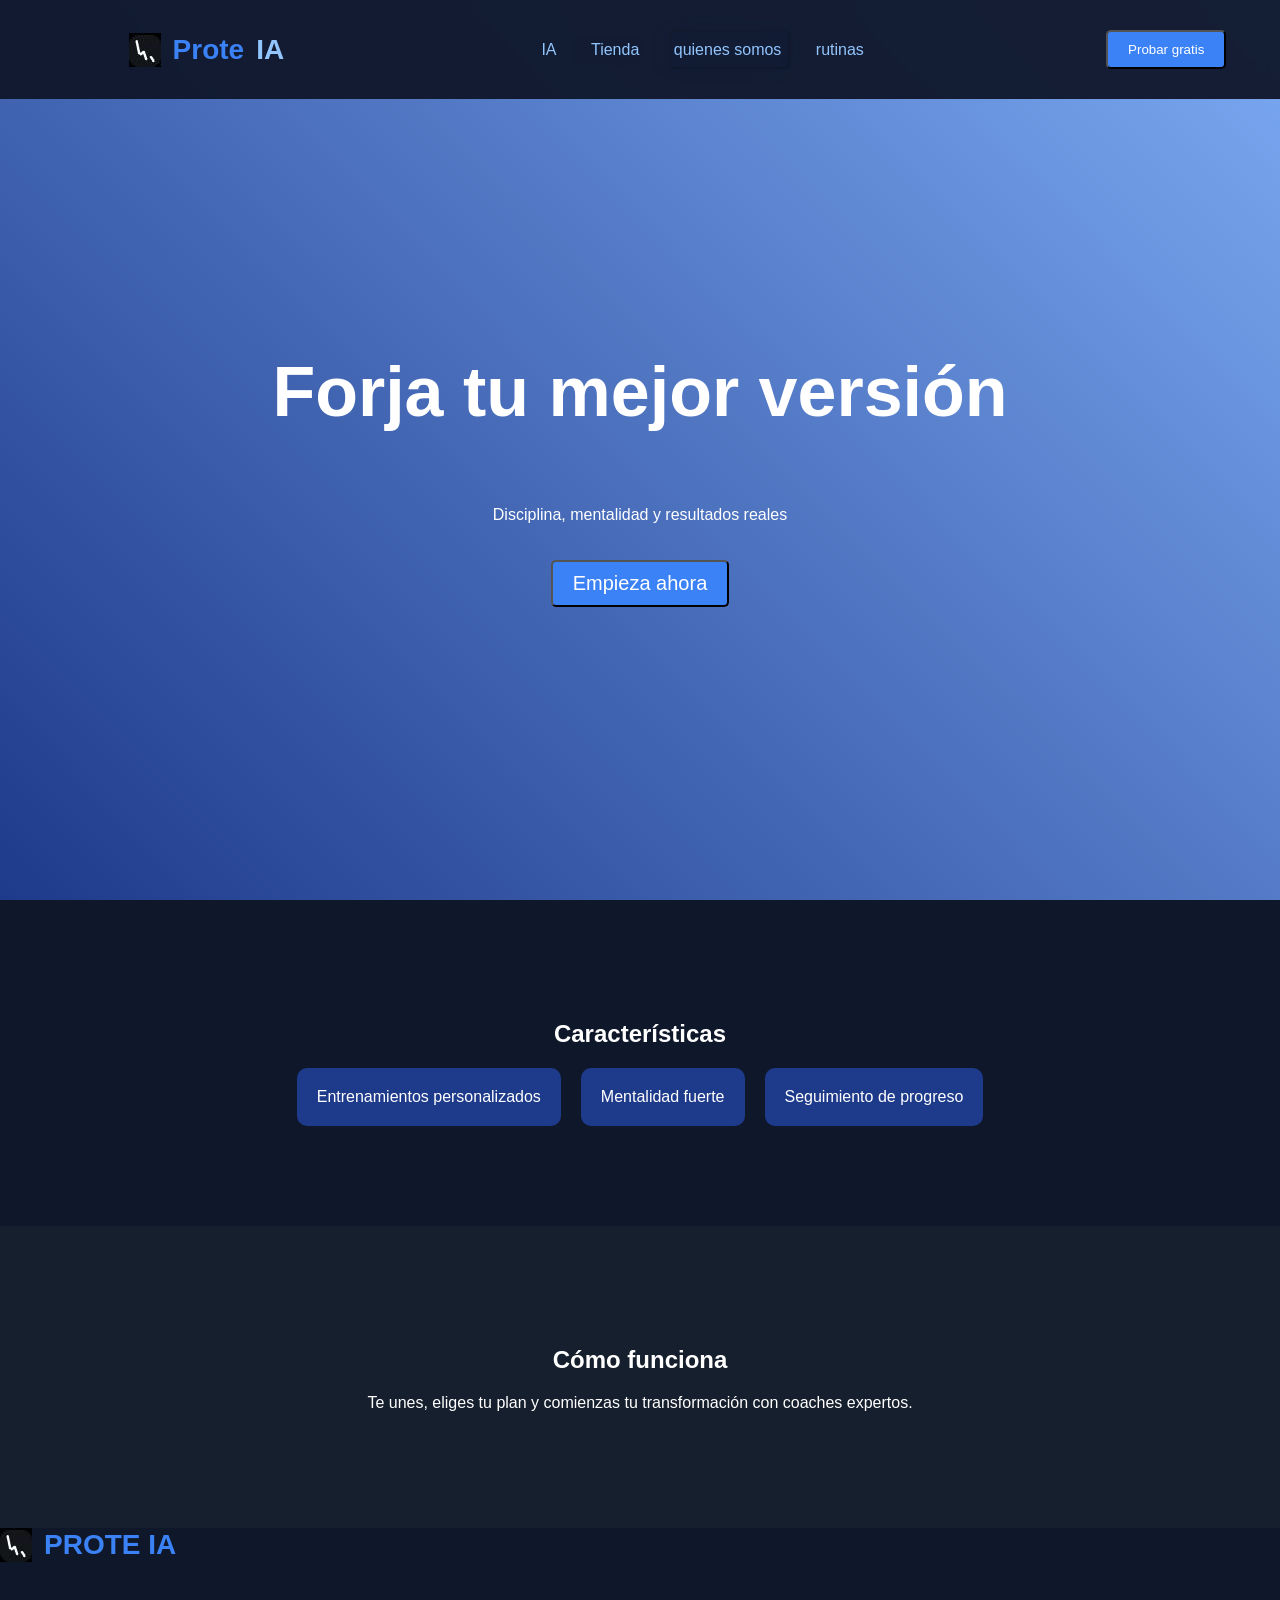
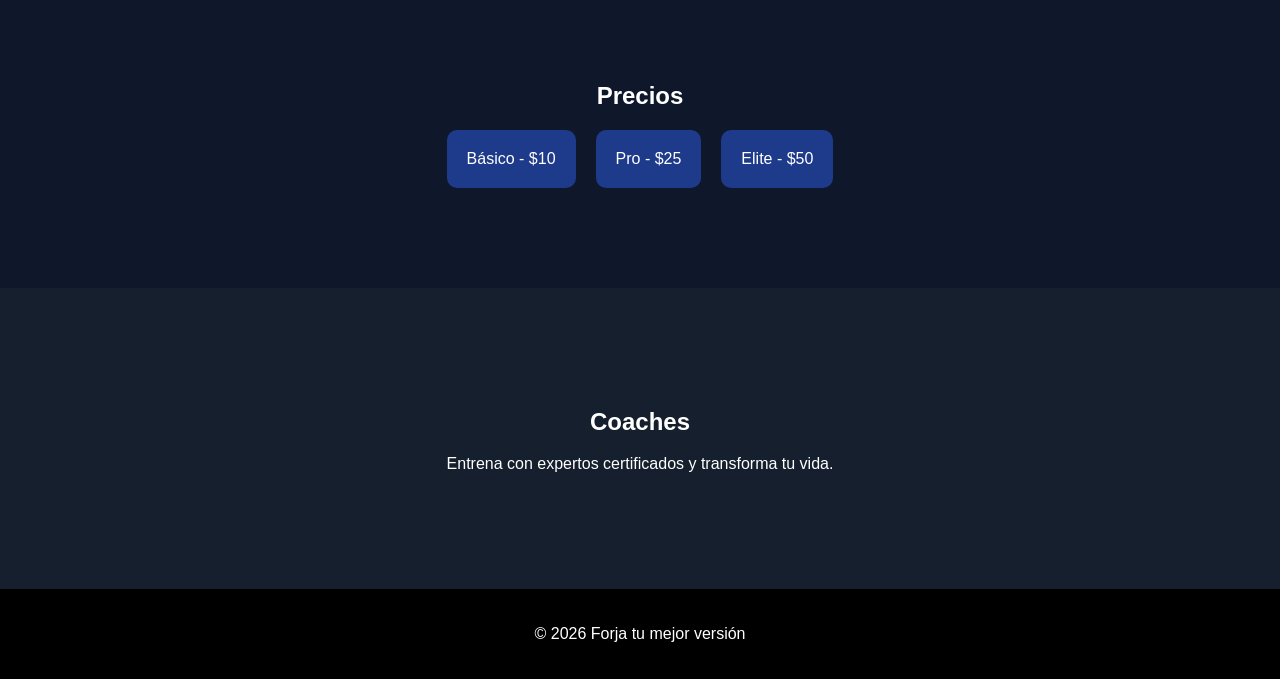
==== index.html @ 88127ee5 "Proyecto proteIA Finalizado por los estudiantes de 9no grado del colegio san ignacio de loyola" ====
<!DOCTYPE html>
<html lang="es">

<head>
    <meta charset="UTF-8">
    <title>Forja tu mejor versión</title>
    <link rel="stylesheet" href="style.css">
</head>

<body>

    <header class="navbar">

        <!-- NAVBAR -->
        <nav class="navbar">
            <a href="./page.html">
                <div class="logo">
                    <img src="../assets/logo.jpeg" alt="logo ">
                    <span>Prote</span>IA
                </div>
            </a>
            <nav>
                <a href="./IA/proteIA.html">IA</a>
                <a href="./carrito/pruebas.html">Tienda</a>
                <a href="./quienessomos/quienes-somos.html">quienes somos</a>
                <a href="./rutinas/index.html">rutinas</a>
            </nav>
            <div>
                <button class="btn-principal">Probar gratis</button>
            </div>
        </nav>

        <div class="botones">
            <button class="btn-secundario" id="loginBtn">Inicia sesión</button>
            <button class="btn-principal" onclick="empezar()">Empieza hoy</button>
        </div>
    </header>

    <!-- HERO -->
    <section class="hero">
        <h1>Forja tu mejor versión</h1>
        <p>Disciplina, mentalidad y resultados reales</p>
        <button class="btn-principal grande" onclick="empezar()">Empieza ahora</button>
    </section>

    <!-- CARACTERÍSTICAS -->
    <section id="caracteristicas" class="seccion">
        <h2>Características</h2>
        <div class="grid">
            <div class="card"> Entrenamientos personalizados</div>
            <div class="card"> Mentalidad fuerte</div>
            <div class="card"> Seguimiento de progreso</div>
        </div>
    </section>

    <!-- CÓMO FUNCIONA -->
    <section id="funciona" class="seccion oscuro">
        <h2>Cómo funciona</h2>
        <p>Te unes, eliges tu plan y comienzas tu transformación con coaches expertos.</p>
    </section a href="#">
    <div class="logo">
        <img src="../assets/logo.jpeg" alt="logo ">
        <span>PROTE IA</span>
    </div></a>

    <!-- PRECIOS -->
    <section id="precios" class="seccion">
        <h2>Precios</h2>
        <div class="grid">
            <div class="card">Básico - $10</div>
            <div class="card">Pro - $25</div>
            <div class="card">Elite - $50</div>
        </div>
    </section>

    <!-- COACHES -->
    <section id="coaches" class="seccion oscuro">
        <h2>Coaches</h2>
        <p>Entrena con expertos certificados y transforma tu vida.</p>
    </section>

    <footer>
        <p>© 2026 Forja tu mejor versión</p>
    </footer>

    <script src="script.js"></script>
</body>

</html>
---- style.css ----
/* GENERAL */
body {
    margin: 0;
    font-family: Arial, sans-serif;
    background: #0f172a;
    color: white;
}



/* LOGO */
.logo {
    display: flex;
    align-items: center;
    gap: 10px;
}


/* BOTONES */
.btn-principal {
    background: #3b82f6;
    color: white;
}

.btn-secundario {
    border: 1px solid #3b82f6;
    background: transparent;
    color: #3b82f6;
}

button {
    padding: 10px 20px;
    border-radius: 5px;
    cursor: pointer;
}

/* HERO */
.hero {
    height: 100vh;
    display: flex;
    flex-direction: column;
    justify-content: center;
    align-items: center;
    background: linear-gradient(45deg, #1e3a8a, #7ba9f2);
}

.hero h1 {
    font-size: 70px;
}

.grande {
    margin-top: 20px;
    font-size: 20px;
}

/* SECCIONES */
.seccion {
    padding: 100px 20px;
    text-align: center;
}

.oscuro {
    background-color: #161f2d;
}

/* GRID */
.grid {
    display: flex;
    justify-content: center;
    gap: 20px;
    margin-top: 20px;
}

/* CARDS */
.card {
    background: #1e3a8a;
    padding: 20px;
    border-radius: 10px;
    transition: 0.3s;
}

.card:hover {
    transform: scale(1.1);
    background: #2563eb;
}

/* FOOTER */
footer {
    text-align: center;
    padding: 20px;
    background: black;
}

a {
    text-decoration: none;
    color: white;
}

/*NAVBAR*/
.navbar {
    display: flex;
    justify-content: space-around;
    align-items: center;
    padding: 30px 30px;
    position: fixed;
    width: 100%;
    top: 0;
    background: rgba(15, 23, 42, 0.95);
    backdrop-filter: blur(10px);
    z-index: 1000;
    transition: 0.3s;
}

.logo {
    display: flex;
    align-items: center;
    gap: 12px;
    font-size: 28px;
    font-weight: bold;
}

.logo span {
    color: #3b82f6;
}

nav a {
    margin: 0 15px;
    color: #93c5fd;
    text-decoration: none;
    font-weight: 500;
}

nav a:hover {
    color: white;
}
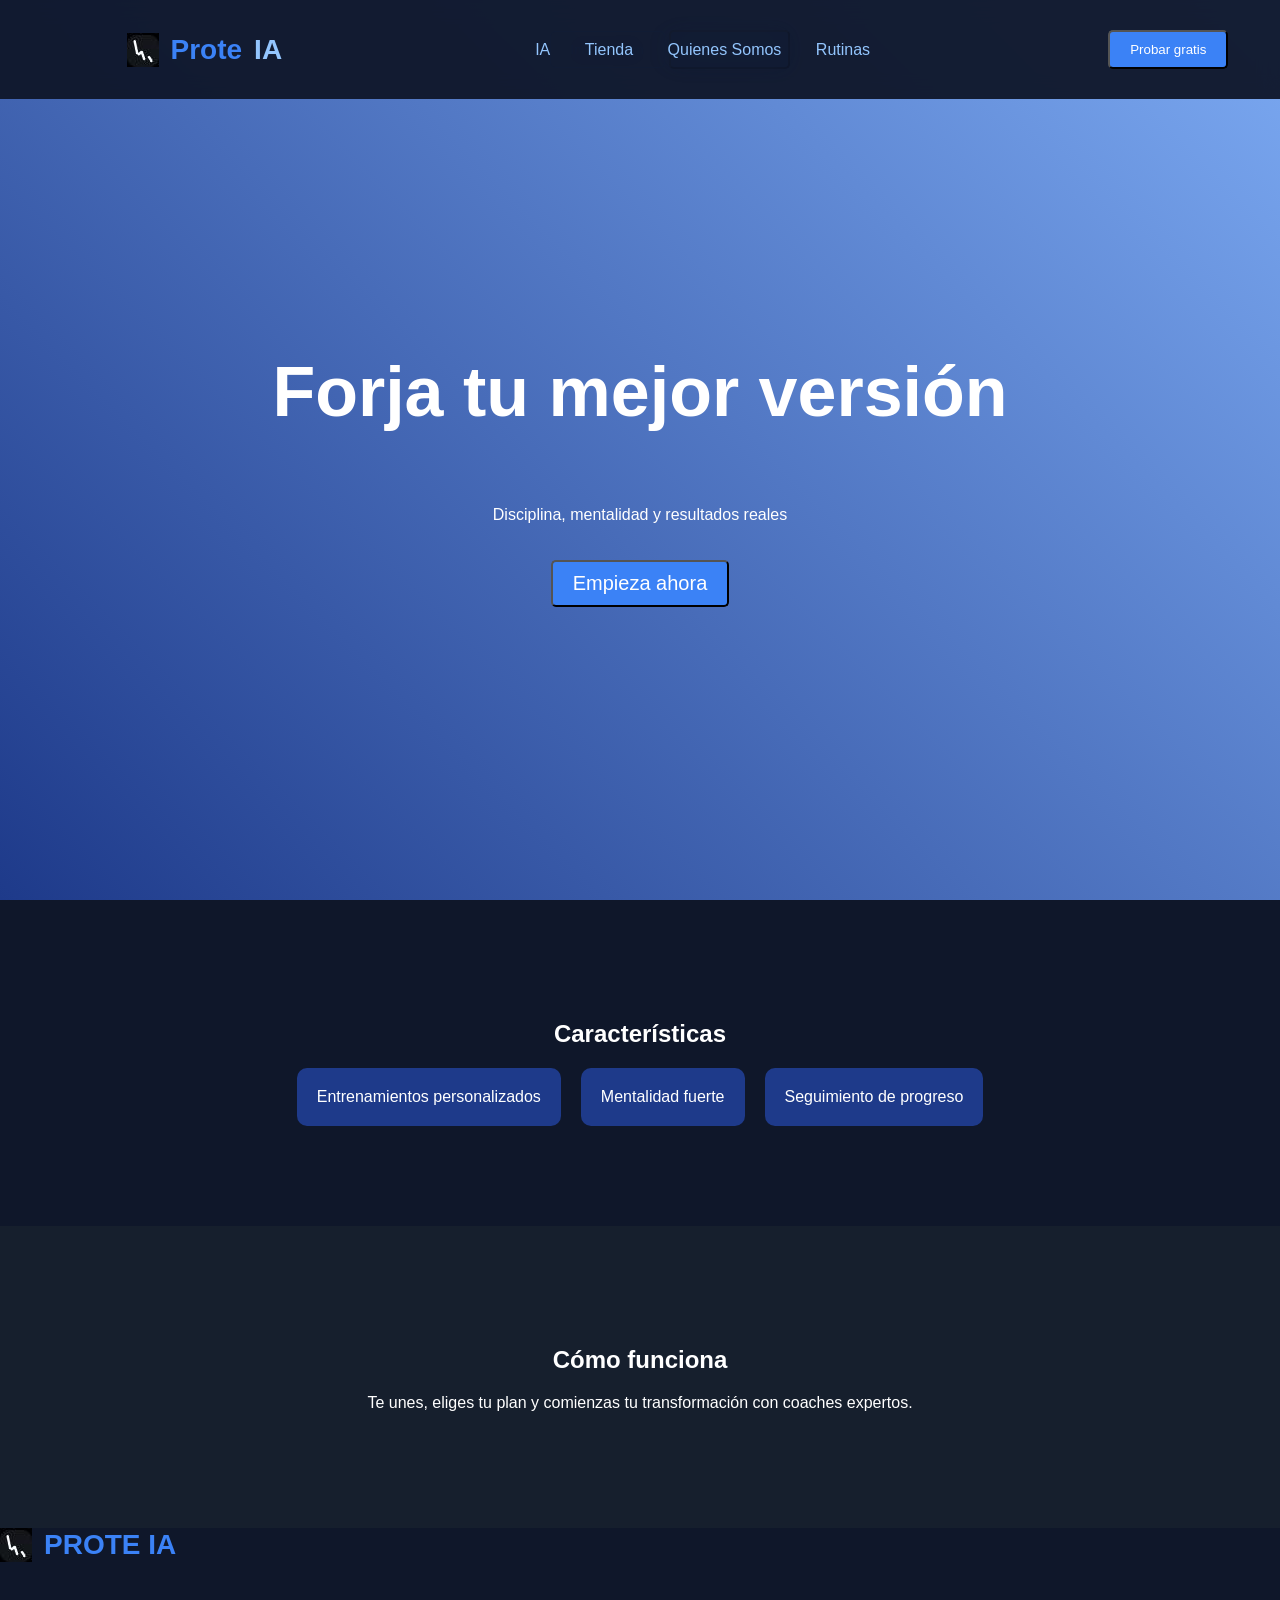
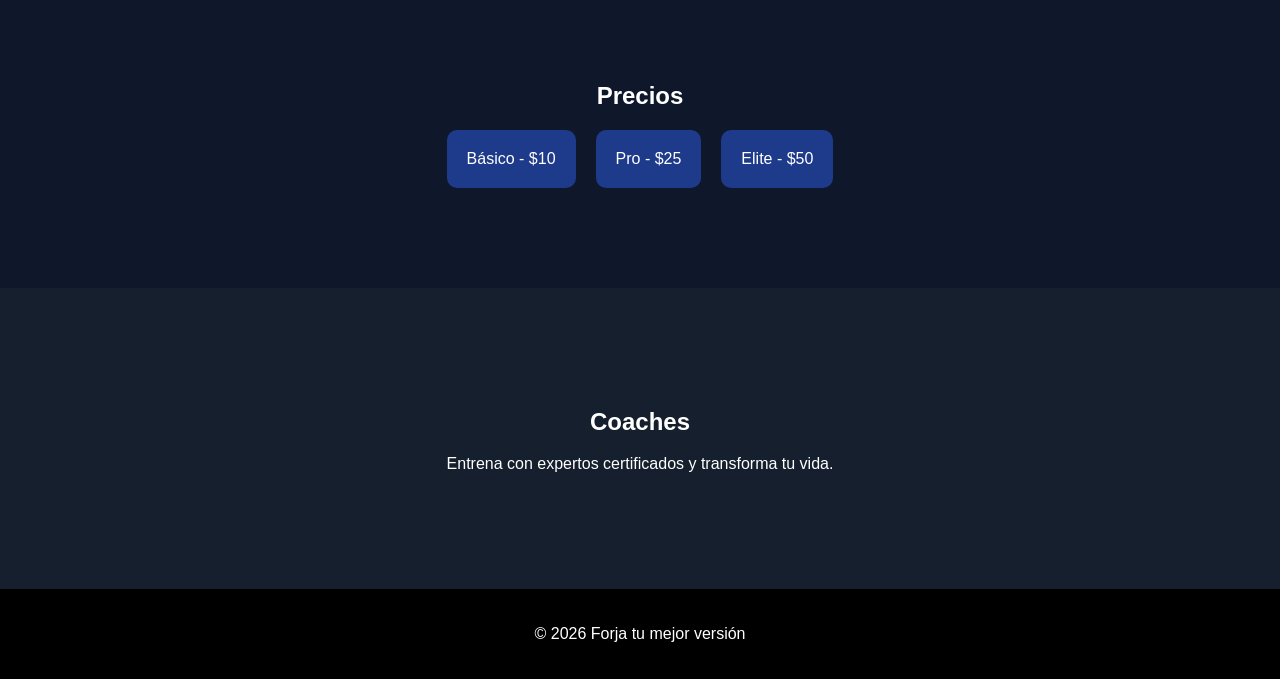
==== commit 662e45f4: "Menu arreglado" ====
--- a/index.html
+++ b/index.html
@@ -22,8 +22,8 @@
             <nav>
                 <a href="./IA/proteIA.html">IA</a>
                 <a href="./carrito/pruebas.html">Tienda</a>
-                <a href="./quienessomos/quienes-somos.html">quienes somos</a>
-                <a href="./rutinas/index.html">rutinas</a>
+                <a href="./quienessomos/quienes-somos.html">Quienes Somos</a>
+                <a href="./Rutinas/index.html">Rutinas</a>
             </nav>
             <div>
                 <button class="btn-principal">Probar gratis</button>
